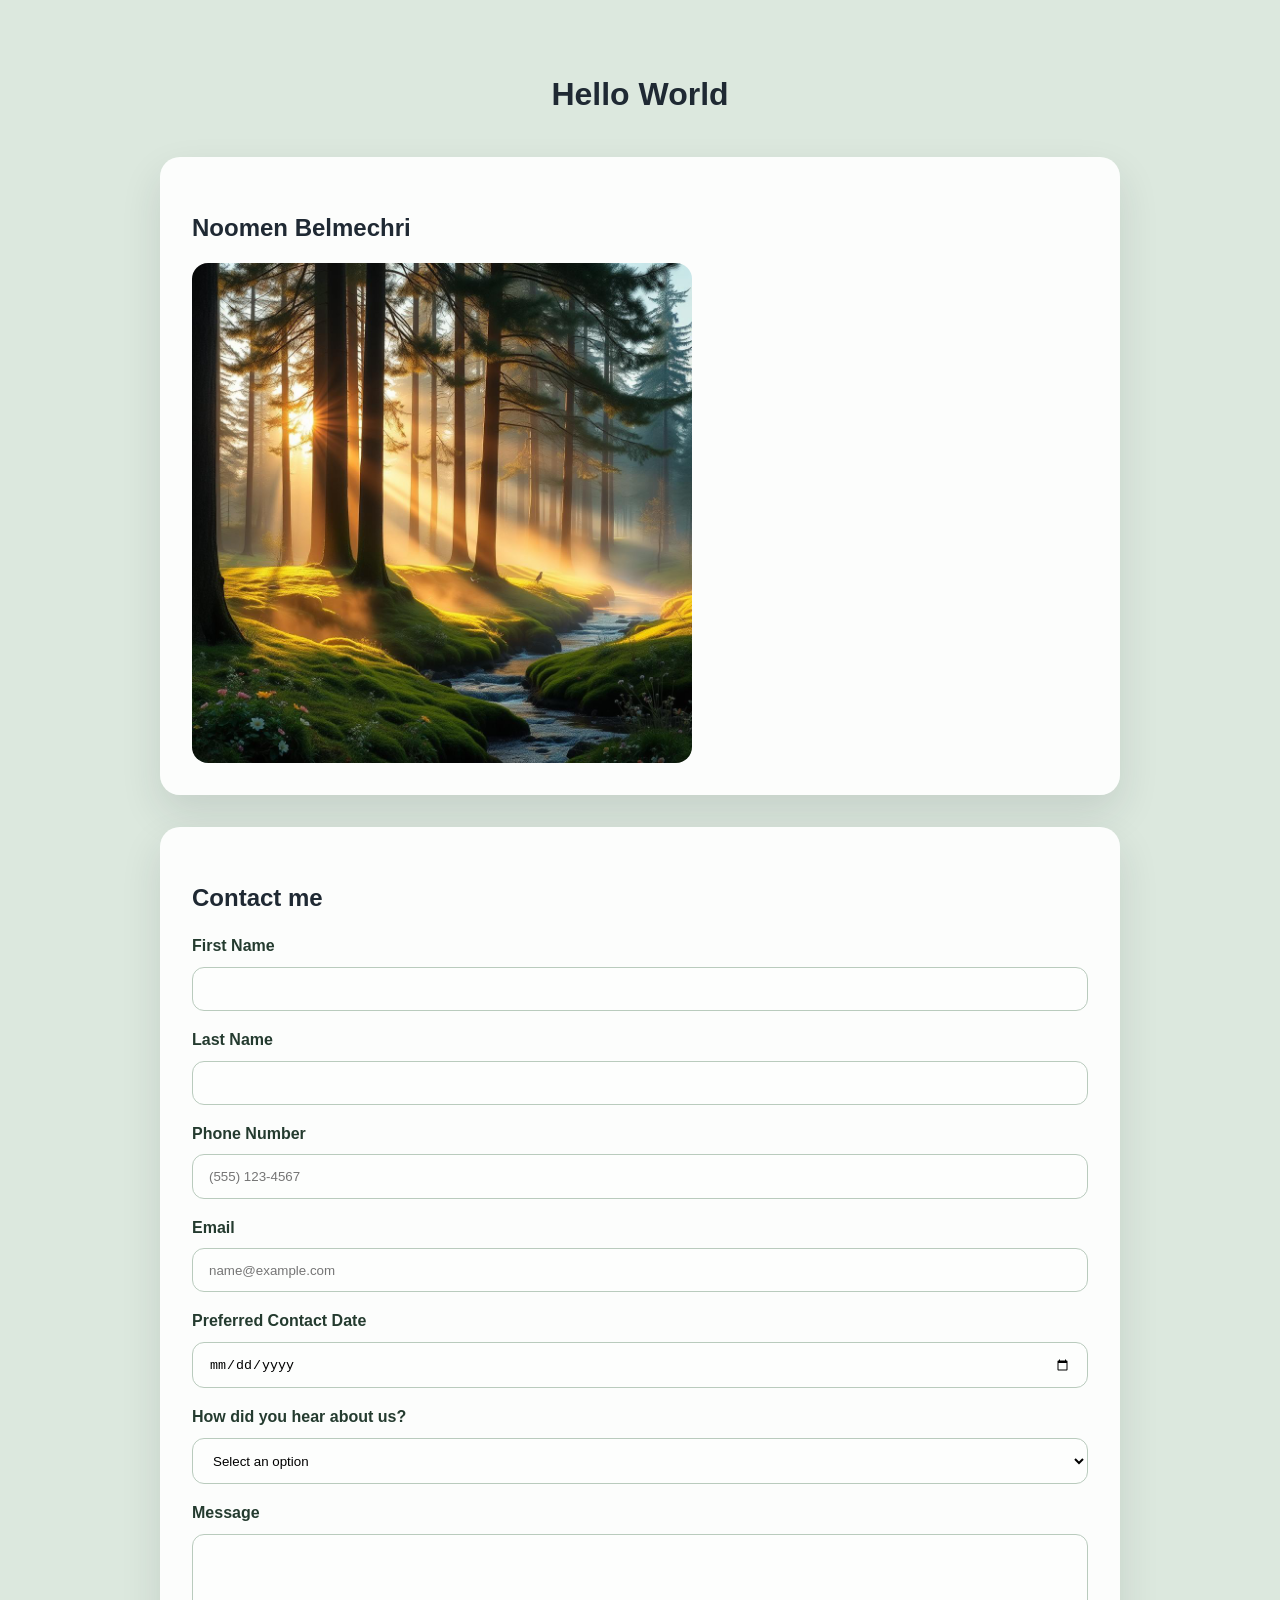
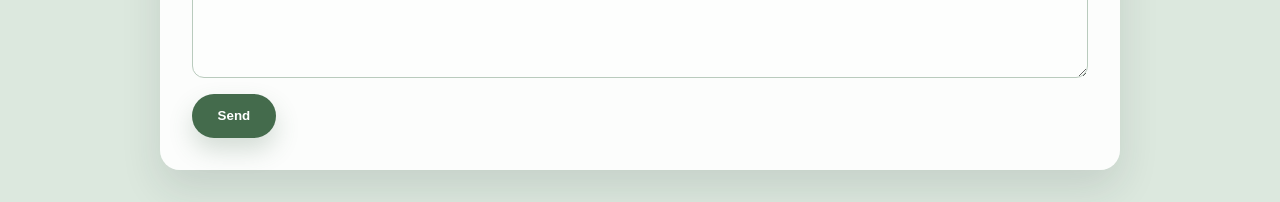
==== index.html @ b378b815 "Based on the hands on lab for session 2: - Updated the html with the proper semantic tags and some a" ====
<!DOCTYPE html>
<html lang="en">
<head>
    <meta charset="UTF-8" />
    <meta name="viewport" content="width=device-width">
    <title>Document</title>
    <link rel="stylesheet" href="styles.css" />
</head>
<body>
    <header>
        <h1>Hello World</h1>
    </header>

    <main>
        <section aria-labelledby="intro-heading">
            <h2 id="intro-heading">Noomen Belmechri</h2>
            <img src="images/forest-sunset.jpg" alt="A forest scene at sunset with warm lighting filtering through the trees" width="500" />
        </section>

        <section aria-labelledby="contact-heading">
            <h2 id="contact-heading">Contact me</h2>
            <form action="#" method="post">
                <div class="form-field">
                    <label for="fname">First Name</label>
                    <input type="text" id="fname" name="fname" required />
                </div>

                <div class="form-field">
                    <label for="lname">Last Name</label>
                    <input type="text" id="lname" name="lname" required />
                </div>

                <div class="form-field">
                    <label for="phone">Phone Number</label>
                    <input type="tel" id="phone" name="phone" inputmode="tel" placeholder="(555) 123-4567" />
                </div>

                <div class="form-field">
                    <label for="email">Email</label>
                    <input type="email" id="email" name="email" placeholder="name@example.com" required />
                </div>

                <div class="form-field">
                    <label for="date">Preferred Contact Date</label>
                    <input type="date" id="date" name="date" required />
                </div>

                <div class="form-field">
                    <label for="referral">How did you hear about us?</label>
                    <select id="referral" name="referral" required>
                        <option value="">Select an option</option>
                        <option value="instagram">Instagram</option>
                        <option value="facebook">Facebook</option>
                        <option value="tiktok">TikTok</option>
                        <option value="youtube">YouTube</option>
                        <option value="linkedin">LinkedIn</option>
                    </select>
                </div>

                <div class="form-field">
                    <label for="message">Message</label>
                    <textarea id="message" name="message" rows="5" required></textarea>
                </div>

                <button type="submit">Send</button>
            </form>
        </section>
    </main>
</body>
</html>
---- styles.css ----
* {
    box-sizing: border-box;
}

body {
    margin: 0;
    font-family: "Segoe UI", Tahoma, Geneva, Verdana, sans-serif;
    line-height: 1.6;
    color: #1f2933;
    background: #dce8de;
}

header,
main {
    width: min(90%, 960px);
    margin: 0 auto;
}

header {
    padding: 3rem 0 1.5rem;
    text-align: center; /* centbered hello world */
}

h1,
h2 {
    margin-bottom: 0.75rem;
}

section { /* each section has a nicely rounded border */
    background-color: rgba(255, 255, 255, 0.92);
    border-radius: 20px;
    padding: 2rem;
    margin-bottom: 2rem;
    box-shadow: 0 18px 40px rgba(31, 41, 51, 0.12);
}

img { /* image is rounded too */
    display: block;
    width: min(100%, 500px);
    height: auto;
    margin-top: 1rem;
    border-radius: 16px;
}

form { /* both the form and the fields use grid display */
    display: grid;
    gap: 1rem;
    margin-top: 1rem;
}

.form-field {
    display: grid;
    gap: 0.5rem;
}

label {
    font-weight: 600;
    color: #243b2f;
}

input,
select,
textarea { /* styling the fields */
    width: 100%;
    padding: 0.85rem 1rem;
    border: 1px solid #b9cbbd;
    border-radius: 12px;
    background-color: #fdfefd;
    transition: border-color 0.2s ease, box-shadow 0.2s ease;
}

input:focus,
select:focus,
textarea:focus {
    outline: none;
    border-color: #5c8a67;
    box-shadow: 0 0 0 4px rgba(92, 138, 103, 0.15);
}

textarea {
    resize: vertical;
    min-height: 9rem;
}

button {
    justify-self: start;
    padding: 0.9rem 1.6rem;
    border: none;
    border-radius: 999px;
    background: #446b4c;
    color: #ffffff;
    font-weight: 700;
    cursor: pointer;
    box-shadow: 0 12px 24px rgba(68, 107, 76, 0.22);
    transition: transform 0.2s ease, box-shadow 0.2s ease;
}

button:hover,
button:focus-visible {
    transform: translateY(-1px);
    box-shadow: 0 16px 28px rgba(68, 107, 76, 0.28);
}

/* Adjust it for small screens */
@media (max-width: 640px) {
    section {
        padding: 1.5rem;
    }

    button {
        width: 100%;
        justify-self: stretch;
    }
}
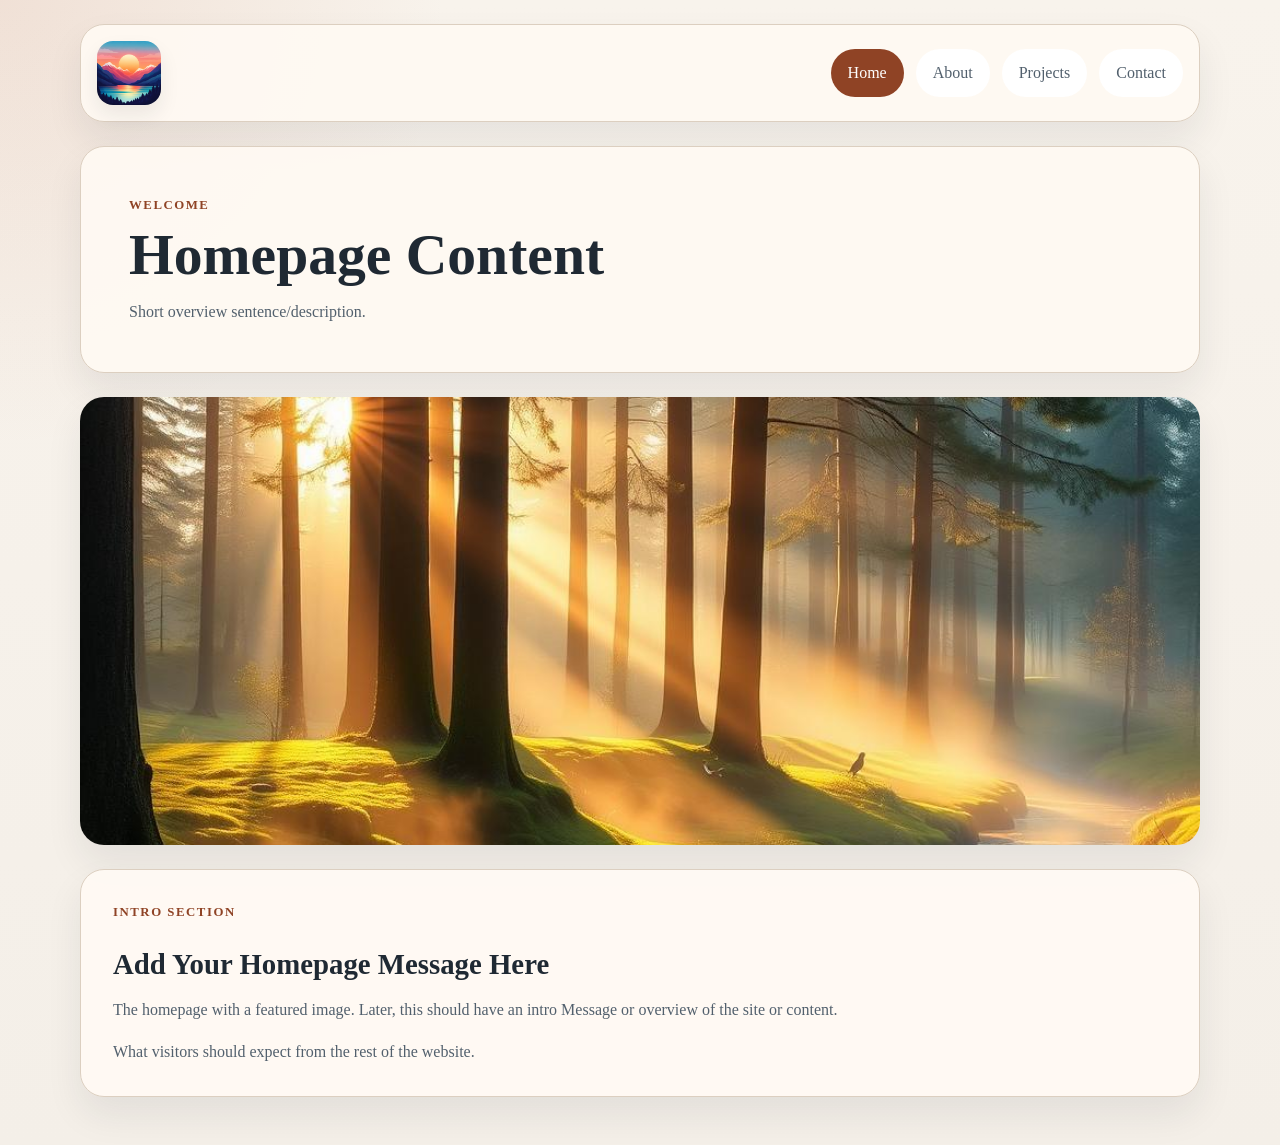
==== commit 92b96de5: "Minor tweaks to the homepage." ====
--- a/index.html
+++ b/index.html
@@ -2,68 +2,55 @@
 <html lang="en">
 <head>
     <meta charset="UTF-8" />
-    <meta name="viewport" content="width=device-width">
-    <title>Document</title>
+    <meta name="viewport" content="width=device-width, initial-scale=1.0" />
+    <title>Noomen Belmechri | UI Component Assignment</title>
     <link rel="stylesheet" href="styles.css" />
 </head>
 <body>
-    <header>
-        <h1>Hello World</h1>
+    <header class="site-header">
+        <nav class="site-nav" aria-label="Primary">
+            <a class="site-logo" href="index.html">
+                <img class="site-logo-image" src="./images/logo.png" alt="Noomen Belmechri logo" />
+            </a>
+
+            <ul class="nav-list">
+                <li><a class="nav-link nav-link-current" href="index.html" aria-current="page">Home</a></li>
+                <li><a class="nav-link" href="about.html">About</a></li>
+                <li><a class="nav-link" href="projects.html">Projects</a></li>
+                <li><a class="nav-link" href="contact.html">Contact</a></li>
+            </ul>
+        </nav>
     </header>
 
-    <main>
-        <section aria-labelledby="intro-heading">
-            <h2 id="intro-heading">Noomen Belmechri</h2>
-            <img src="images/forest-sunset.jpg" alt="A forest scene at sunset with warm lighting filtering through the trees" width="500" />
+    <main class="page-content">
+        <section class="hero-section" aria-labelledby="hero-title">
+            <p class="eyebrow">Welcome</p>
+            <h1 id="hero-title">Homepage Content</h1>
+            <p>
+                Short overview sentence/description.
+            </p>
         </section>
 
-        <section aria-labelledby="contact-heading">
-            <h2 id="contact-heading">Contact me</h2>
-            <form action="#" method="post">
-                <div class="form-field">
-                    <label for="fname">First Name</label>
-                    <input type="text" id="fname" name="fname" required />
-                </div>
+        <section class="home-feature" aria-labelledby="home-feature-title">
+            <div class="home-feature-media">
+                <img
+                    class="home-feature-image"
+                    src="./images/forest-sunset.jpg"
+                    alt="A forest scene at sunset with golden light shining through the trees"
+                />
+            </div>
 
-                <div class="form-field">
-                    <label for="lname">Last Name</label>
-                    <input type="text" id="lname" name="lname" required />
-                </div>
-
-                <div class="form-field">
-                    <label for="phone">Phone Number</label>
-                    <input type="tel" id="phone" name="phone" inputmode="tel" placeholder="(555) 123-4567" />
-                </div>
-
-                <div class="form-field">
-                    <label for="email">Email</label>
-                    <input type="email" id="email" name="email" placeholder="name@example.com" required />
-                </div>
-
-                <div class="form-field">
-                    <label for="date">Preferred Contact Date</label>
-                    <input type="date" id="date" name="date" required />
-                </div>
-
-                <div class="form-field">
-                    <label for="referral">How did you hear about us?</label>
-                    <select id="referral" name="referral" required>
-                        <option value="">Select an option</option>
-                        <option value="instagram">Instagram</option>
-                        <option value="facebook">Facebook</option>
-                        <option value="tiktok">TikTok</option>
-                        <option value="youtube">YouTube</option>
-                        <option value="linkedin">LinkedIn</option>
-                    </select>
-                </div>
-
-                <div class="form-field">
-                    <label for="message">Message</label>
-                    <textarea id="message" name="message" rows="5" required></textarea>
-                </div>
-
-                <button type="submit">Send</button>
-            </form>
+            <div class="home-feature-content">
+                <p class="eyebrow">Intro Section</p>
+                <h2 id="home-feature-title">Add Your Homepage Message Here</h2>
+                <p>
+                    The homepage with a featured image. Later, this should have an intro Message 
+                    or overview of the site or content.
+                </p>
+                <p>
+                    What visitors should expect from the rest of the website.
+                </p>
+            </div>
         </section>
     </main>
 </body>
--- a/styles.css
+++ b/styles.css
@@ -1,114 +1,417 @@
+/* classic sizing calculations include padding and borders */
 * {
     box-sizing: border-box;
 }
 
+/* variables */
+:root {
+    --page-bg: #f4efe8;
+    --surface: #fffaf4;
+    --surface-strong: #ffffff;
+    --text-main: #1f2933;
+    --text-soft: #52606d;
+    --border-soft: #dccfc0;
+    --accent: #b85c38;
+    --accent-dark: #8f4325;
+    --shadow-soft: 0 18px 36px rgba(31, 41, 51, 0.08);
+}
+
+/* default page font etc */
 body {
     margin: 0;
-    font-family: "Segoe UI", Tahoma, Geneva, Verdana, sans-serif;
+    font-family: Georgia, "Times New Roman", serif;
     line-height: 1.6;
-    color: #1f2933;
-    background: #dce8de;
-}
-
-header,
-main {
-    width: min(90%, 960px);
+    color: var(--text-main);
+    background:
+        radial-gradient(circle at top left, rgba(184, 92, 56, 0.12), transparent 28rem),
+        linear-gradient(180deg, #f8f3ec 0%, var(--page-bg) 100%);
+}
+
+a {
+    color: inherit;
+    text-decoration: none;
+}
+
+/* keeps the header and main content centered similarly */
+.site-header,
+.page-content {
+    width: min(100% - 2rem, 70rem);
     margin: 0 auto;
 }
 
-header {
-    padding: 3rem 0 1.5rem;
-    text-align: center; /* centbered hello world */
-}
-
-h1,
-h2 {
-    margin-bottom: 0.75rem;
-}
-
-section { /* each section has a nicely rounded border */
-    background-color: rgba(255, 255, 255, 0.92);
-    border-radius: 20px;
-    padding: 2rem;
-    margin-bottom: 2rem;
-    box-shadow: 0 18px 40px rgba(31, 41, 51, 0.12);
-}
-
-img { /* image is rounded too */
+.site-header {
+    padding: 1rem 0 0;
+}
+
+/* styles the navigation container with flexbox */
+.site-nav {
+    display: flex;
+    flex-direction: column;
+    gap: 1rem;
+    padding: 1rem;
+    border: 1px solid var(--border-soft);
+    border-radius: 1.5rem;
+    background-color: rgba(255, 250, 244, 0.92);
+    box-shadow: var(--shadow-soft);
+}
+
+/* logo aligned inside the nav */
+.site-logo {
+    display: inline-flex;
+    align-items: center;
+}
+
+/* logo image size and style */
+.site-logo-image {
     display: block;
-    width: min(100%, 500px);
+    width: 4rem;
     height: auto;
-    margin-top: 1rem;
-    border-radius: 16px;
-}
-
-form { /* both the form and the fields use grid display */
+    border-radius: 1rem;
+    background-color: var(--surface-strong);
+    box-shadow: 0 10px 20px rgba(31, 41, 51, 0.08);
+}
+
+/* lays out the nav links in a wrapping flex row */
+.nav-list {
+    display: flex;
+    flex-wrap: wrap;
+    gap: 0.75rem;
+    margin: 0;
+    padding: 0;
+    list-style: none;
+}
+
+/* pill style for nav links */
+.nav-link {
+    display: inline-block;
+    padding: 0.65rem 1rem;
+    border: 1px solid transparent;
+    border-radius: 999px;
+    color: var(--text-soft);
+    background-color: var(--surface-strong);
+    transition: background-color 0.2s ease, color 0.2s ease, transform 0.2s ease;
+}
+
+/* adds hover and keyboard focus styles to nav links */
+.nav-link:hover,
+.nav-link:focus-visible {
+    color: #ffffff;
+    background-color: var(--accent);
+    transform: translateY(-1px);
+}
+
+/* highlights the link for the current page */
+.nav-link-current {
+    color: #ffffff;
+    background-color: var(--accent-dark);
+}
+
+/* vertical spacing around main page content */
+.page-content {
+    padding: 1.5rem 0 3rem;
+}
+
+/* hero section style */
+.hero-section {
+    padding: 2rem 1.25rem;
+    border: 1px solid var(--border-soft);
+    border-radius: 1.5rem;
+    background-color: rgba(255, 250, 244, 0.92);
+    box-shadow: var(--shadow-soft);
+}
+
+/* hero eyebrow style */
+.eyebrow {
+    margin: 0 0 0.5rem;
+    font-size: 0.8rem;
+    font-weight: 700;
+    letter-spacing: 0.12em;
+    text-transform: uppercase;
+    color: var(--accent-dark);
+}
+
+/* h1 styling */
+h1 {
+    margin: 0 0 0.75rem;
+    font-size: clamp(2rem, 7vw, 3.6rem);
+    line-height: 1.1;
+}
+
+/* default p style */
+p {
+    margin: 0;
+    max-width: 100ch;
+    color: var(--text-soft);
+}
+
+/* custom manual space */
+.project-showcase {
+    margin-top: 1.5rem;
+}
+
+/* space above the homepage feature section */
+.home-feature {
+    display: grid;
+    gap: 1.5rem;
+    margin-top: 1.5rem;
+}
+
+/* homepage image block */
+.home-feature-media {
+    overflow: hidden;
+    border-radius: 1.5rem;
+    box-shadow: var(--shadow-soft);
+}
+
+/* homepage feature image style */
+.home-feature-image {
+    display: block;
+    width: 100%;
+    height: clamp(16rem, 45vw, 28rem);
+    object-fit: cover;
+}
+
+/* homepage text content panel style */
+.home-feature-content {
     display: grid;
     gap: 1rem;
-    margin-top: 1rem;
-}
-
+    padding: 1.5rem;
+    border: 1px solid var(--border-soft);
+    border-radius: 1.5rem;
+    background-color: rgba(255, 250, 244, 0.96);
+    box-shadow: var(--shadow-soft);
+}
+
+/* secondary heading in content sections style */
+.home-feature-content h2 {
+    margin: 0;
+    font-size: 1.8rem;
+    line-height: 1.2;
+}
+
+/* space above the contact form section */
+.contact-section {
+    margin-top: 1.5rem;
+}
+
+/* the form container is a grid */
+.contact-form {
+    display: grid;
+    gap: 1rem;
+    padding: 1.5rem;
+    border: 1px solid var(--border-soft);
+    border-radius: 1.5rem;
+    background-color: rgba(255, 250, 244, 0.96);
+    box-shadow: var(--shadow-soft);
+}
+
+/* form heading style */
+.contact-form h2 {
+    margin: 0 0 0.25rem;
+    font-size: 1.6rem;
+    line-height: 1.2;
+}
+
+/* label and form field contianers are grids themselves */
 .form-field {
     display: grid;
-    gap: 0.5rem;
-}
-
-label {
-    font-weight: 600;
-    color: #243b2f;
-}
-
-input,
-select,
-textarea { /* styling the fields */
+    gap: 0.45rem;
+}
+
+/* form labels style */
+.form-field label {
+    font-weight: 700;
+    color: var(--text-main);
+}
+
+/* shared form field style */
+.form-field input,
+.form-field select,
+.form-field textarea {
     width: 100%;
     padding: 0.85rem 1rem;
-    border: 1px solid #b9cbbd;
-    border-radius: 12px;
-    background-color: #fdfefd;
-    transition: border-color 0.2s ease, box-shadow 0.2s ease;
-}
-
-input:focus,
-select:focus,
-textarea:focus {
+    border: 1px solid var(--border-soft);
+    border-radius: 1rem;
+    font: inherit;
+    color: var(--text-main);
+    background-color: var(--surface-strong);
+    transition: border-color 0.2s ease, box-shadow 0.2s ease, background-color 0.2s ease;
+}
+
+/* textarea grow only vertically */
+.form-field textarea {
+    resize: vertical;
+    min-height: 10rem;
+}
+
+/* keyboard focus style on form fields */
+.form-field input:focus,
+.form-field select:focus,
+.form-field textarea:focus {
     outline: none;
-    border-color: #5c8a67;
-    box-shadow: 0 0 0 4px rgba(92, 138, 103, 0.15);
-}
-
-textarea {
-    resize: vertical;
-    min-height: 9rem;
-}
-
-button {
+    border-color: var(--accent);
+    box-shadow: 0 0 0 4px rgba(184, 92, 56, 0.18);
+    background-color: #fffdf9;
+}
+
+/* submit button style */
+.form-button {
     justify-self: start;
-    padding: 0.9rem 1.6rem;
-    border: none;
+    min-height: 2.9rem;
+    padding: 0.8rem 1.25rem;
+    border: 0;
     border-radius: 999px;
-    background: #446b4c;
+    font: inherit;
+    font-weight: 700;
+    color: #ffffff;
+    background-color: var(--accent-dark);
+    cursor: pointer;
+    transition: background-color 0.2s ease, transform 0.2s ease;
+}
+
+/* hover and focus styles for submit button */
+.form-button:hover,
+.form-button:focus-visible {
+    background-color: var(--accent);
+    transform: translateY(-1px);
+}
+
+/* main project card layout and container style */
+.project-card {
+    display: grid;
+    grid-template-rows: auto 1fr;
+    overflow: hidden;
+    border: 1px solid var(--border-soft);
+    border-radius: 1.5rem;
+    background-color: rgba(255, 250, 244, 0.96);
+    box-shadow: 0 14px 30px rgba(31, 41, 51, 0.1);
+    transition: transform 0.25s ease, box-shadow 0.25s ease;
+}
+
+/* vertical shift effect of the card on hover */
+.project-card:hover {
+    transform: translateY(-6px);
+    box-shadow: 0 22px 42px rgba(31, 41, 51, 0.14);
+}
+
+/* creates a grid area inside the proj card so a "Web Design" project category badge appears on top of the image */
+.project-card-media {
+    display: grid;
+    grid-template-columns: 1fr;
+    grid-template-rows: 1fr;
+    align-items: start;
+}
+
+/* project image fills the card media area */
+.project-card-image {
+    grid-area: 1 / 1;
+    display: block;
+    width: 100%;
+    height: 16rem;
+    object-fit: cover;
+}
+
+/* styles the project category badge */
+.project-badge {
+    grid-area: 1 / 1;
+    align-self: start;
+    justify-self: start;
+    margin: 1rem;
+    padding: 0.45rem 0.8rem;
+    border-radius: 999px;
+    background-color: rgba(255, 250, 244, 0.92);
+    color: var(--accent-dark);
+    font-size: 0.8rem;
+    font-weight: 700;
+    letter-spacing: 0.08em;
+    text-transform: uppercase;
+}
+
+/* organizes the card content area, the text and button area with grid */
+.project-card-content {
+    display: grid;
+    grid-template-rows: auto auto 1fr;
+    gap: 1rem;
+    padding: 1.5rem;
+}
+
+/* project card heading style */
+.project-card-content h2 {
+    margin: 0;
+    font-size: 1.6rem;
+    line-height: 1.2;
+}
+
+/* styles the project button */
+.project-button {
+    align-self: end;
+    justify-self: start;
+    display: inline-flex;
+    align-items: center;
+    justify-content: center;
+    min-height: 2.9rem;
+    padding: 0.8rem 1.2rem;
+    border-radius: 999px;
+    background-color: var(--accent-dark);
     color: #ffffff;
     font-weight: 700;
-    cursor: pointer;
-    box-shadow: 0 12px 24px rgba(68, 107, 76, 0.22);
-    transition: transform 0.2s ease, box-shadow 0.2s ease;
-}
-
-button:hover,
-button:focus-visible {
+    transition: background-color 0.2s ease, transform 0.2s ease;
+}
+
+/* add hover and focus to button */
+.project-button:hover,
+.project-button:focus-visible {
+    background-color: var(--accent);
     transform: translateY(-1px);
-    box-shadow: 0 16px 28px rgba(68, 107, 76, 0.28);
-}
-
-/* Adjust it for small screens */
-@media (max-width: 640px) {
-    section {
-        padding: 1.5rem;
-    }
-
-    button {
-        width: 100%;
-        justify-self: stretch;
-    }
-}
+}
+
+/* applies layout changes for wider screens */
+@media (min-width: 700px) {
+    /* adds space above the header */
+    .site-header {
+        padding-top: 1.5rem;
+    }
+
+    /* change the logo and nav flex for larger screens */
+    .site-nav {
+        flex-direction: row;
+        align-items: center;
+        justify-content: space-between;
+    }
+
+    /* links go right on larger screens */
+    .nav-list {
+        justify-content: flex-end;
+    }
+
+    /* increases hero section padding */
+    .hero-section {
+        padding: 3rem;
+    }
+
+    /* gives the homepage content panel more padding */
+    .home-feature-content {
+        padding: 2rem;
+    }
+
+    /* project card becomes two columns */
+    .project-card {
+        grid-template-columns: minmax(18rem, 1.1fr) minmax(20rem, 1fr);
+        grid-template-rows: auto;
+    }
+
+    /* project image stretches */
+    .project-card-image {
+        height: 100%;
+        min-height: 100%;
+    }
+
+    .project-card-content {
+        padding: 2rem;
+    }
+
+    /* contact form more padding */
+    .contact-form {
+        padding: 2rem;
+    }
+}
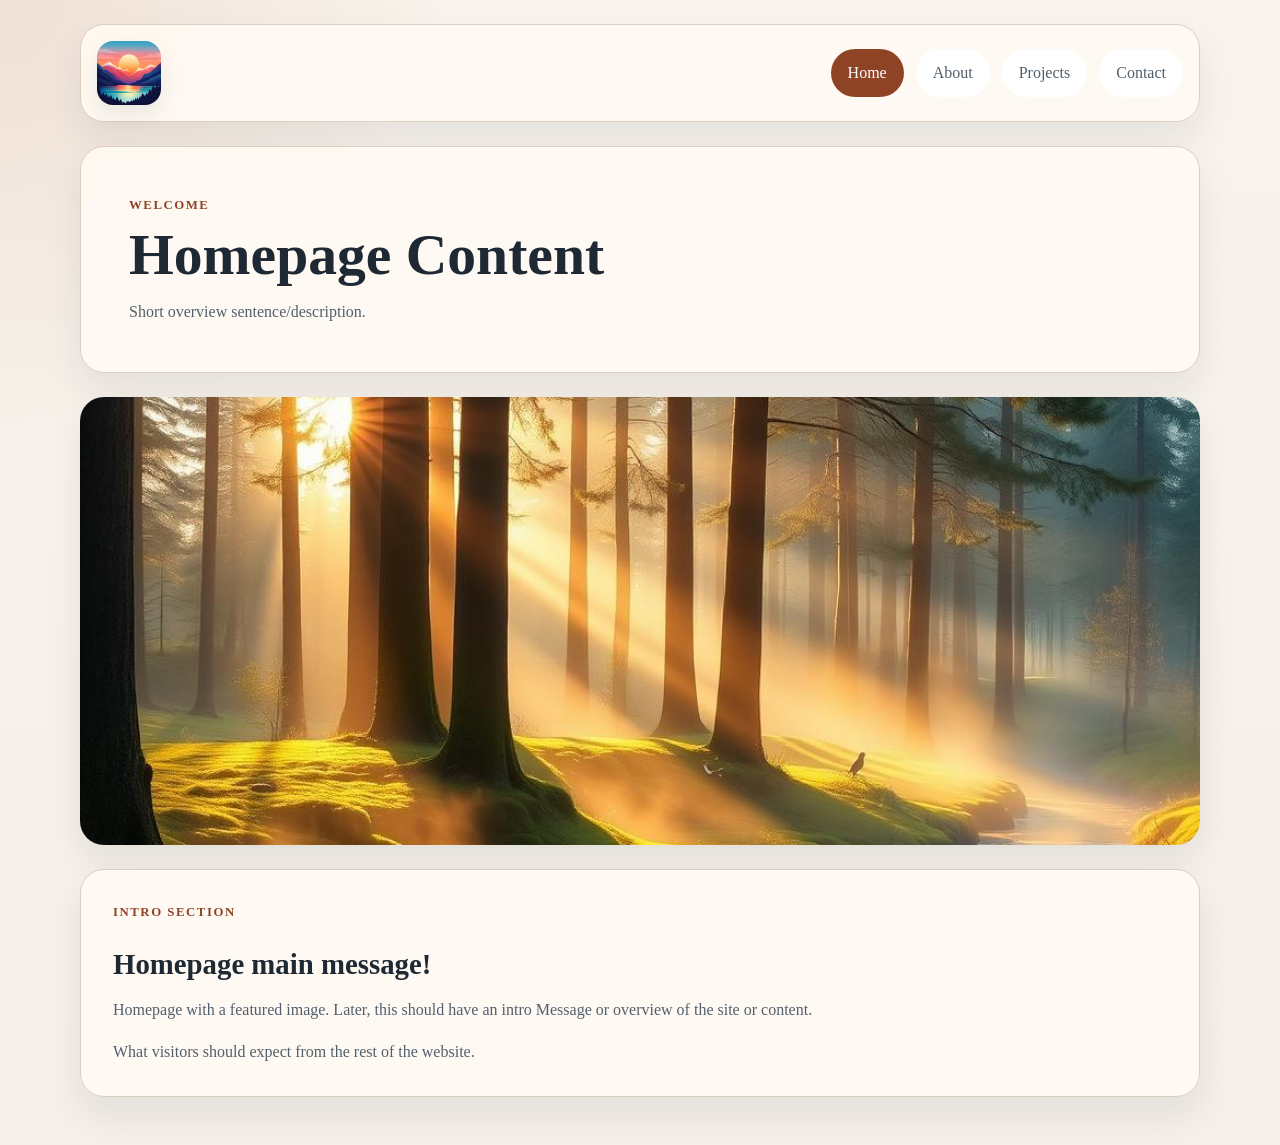
==== commit ba618649: "Minor tweaks to the homepage." ====
--- a/index.html
+++ b/index.html
@@ -42,9 +42,9 @@
 
             <div class="home-feature-content">
                 <p class="eyebrow">Intro Section</p>
-                <h2 id="home-feature-title">Add Your Homepage Message Here</h2>
+                <h2 id="home-feature-title">Homepage main message!</h2>
                 <p>
-                    The homepage with a featured image. Later, this should have an intro Message 
+                    Homepage with a featured image. Later, this should have an intro Message 
                     or overview of the site or content.
                 </p>
                 <p>
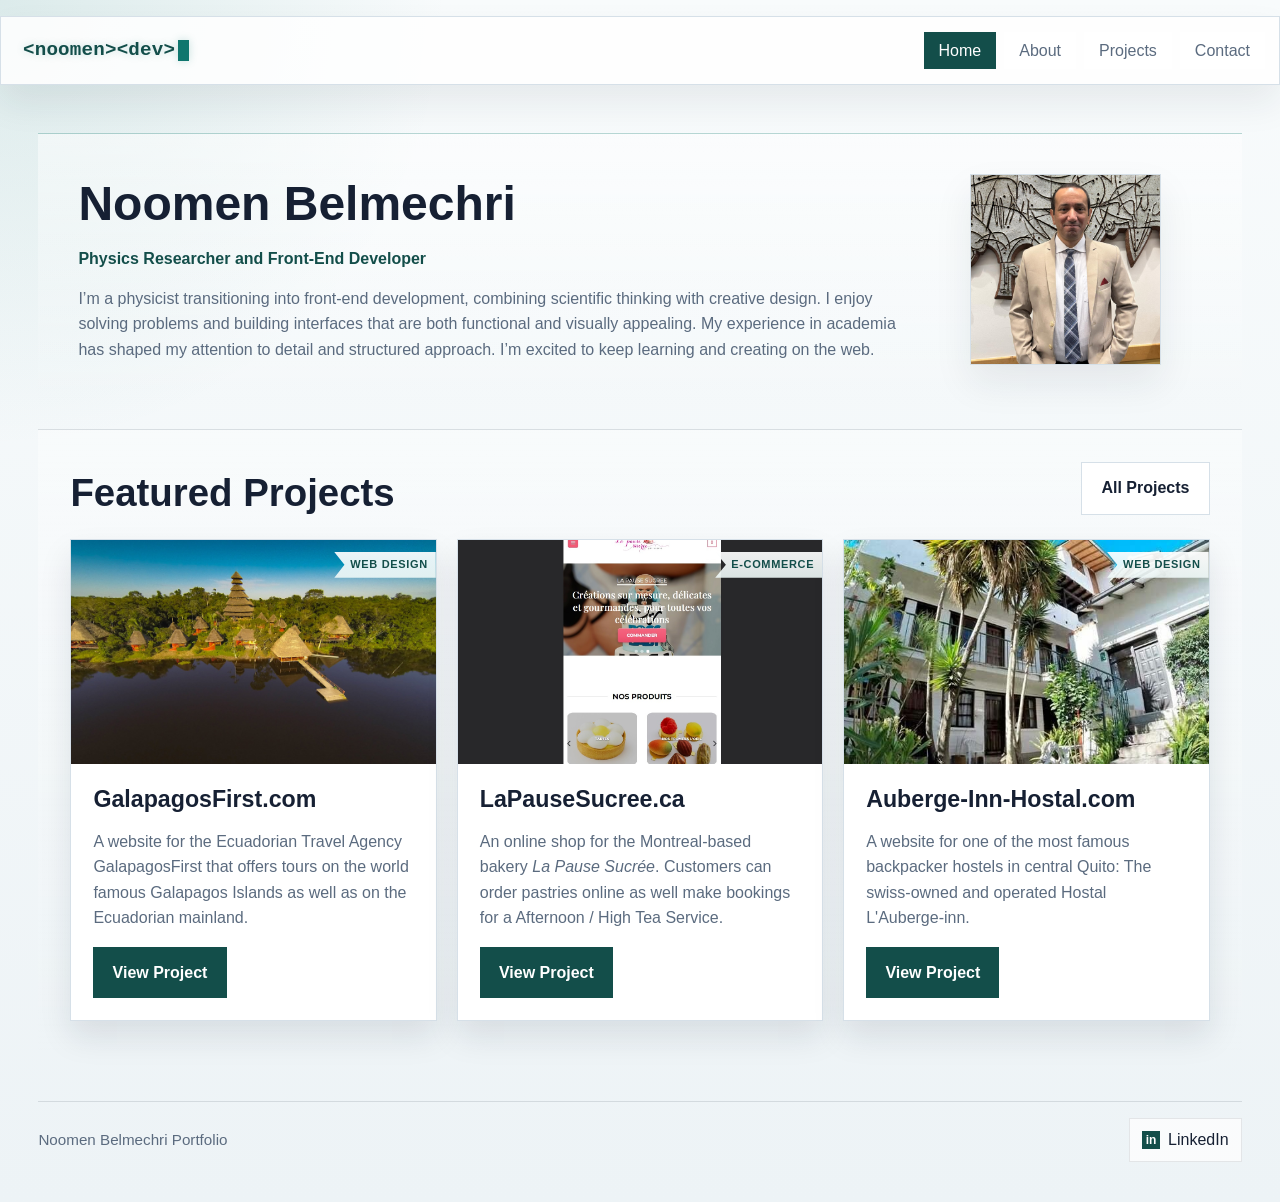
==== commit 2d543933: "Re-aligned the project closer to assignment requirements. Redesigned the shared layout to a full wid" ====
--- a/index.html
+++ b/index.html
@@ -10,7 +10,9 @@
     <header class="site-header">
         <nav class="site-nav" aria-label="Primary">
             <a class="site-logo" href="index.html">
-                <img class="site-logo-image" src="./images/logo.png" alt="Noomen Belmechri logo" />
+                <span class="site-logo-mark" aria-label="noomen dot dev">
+                    &lt;noomen&gt;&lt;dev&gt;<span class="site-logo-cursor" aria-hidden="true"></span>
+                </span>
             </a>
 
             <ul class="nav-list">
@@ -23,35 +25,103 @@
     </header>
 
     <main class="page-content">
-        <section class="hero-section" aria-labelledby="hero-title">
-            <p class="eyebrow">Welcome</p>
-            <h1 id="hero-title">Homepage Content</h1>
-            <p>
-                Short overview sentence/description.
-            </p>
+        <section class="hero-section home-hero" aria-labelledby="hero-title">
+            <div class="hero-layout">
+                <div class="hero-copy">
+                    <h1 id="hero-title">Noomen Belmechri</h1>
+                    <p class="hero-role">Physics Researcher and Front-End Developer</p>
+                    <p>
+                        I’m a physicist transitioning into front-end development, combining scientific thinking with creative design. I enjoy solving problems and building interfaces that are both functional and visually appealing. My experience in academia has shaped my attention to detail and structured approach. I’m excited to keep learning and creating on the web.
+                    </p>
+                </div>
+
+                <div class="hero-media">
+                    <img
+                        class="hero-image"
+                        src="./images/noomen-belmechri.jpg"
+                        alt="Noomen Belmechri personal logo"
+                    />
+                </div>
+            </div>
         </section>
 
-        <section class="home-feature" aria-labelledby="home-feature-title">
-            <div class="home-feature-media">
-                <img
-                    class="home-feature-image"
-                    src="./images/forest-sunset.jpg"
-                    alt="A forest scene at sunset with golden light shining through the trees"
-                />
+        <section class="featured-projects" aria-labelledby="featured-projects-title">
+            <div class="section-heading">
+                <div>
+                    <h2 id="featured-projects-title">Featured Projects</h2>
+                </div>
+                <a class="section-link" href="projects.html">All Projects</a>
             </div>
 
-            <div class="home-feature-content">
-                <p class="eyebrow">Intro Section</p>
-                <h2 id="home-feature-title">Homepage main message!</h2>
-                <p>
-                    Homepage with a featured image. Later, this should have an intro Message 
-                    or overview of the site or content.
-                </p>
-                <p>
-                    What visitors should expect from the rest of the website.
-                </p>
+            <div class="project-grid">
+                <article class="project-card">
+                    <div class="project-card-media">
+                        <img
+                            class="project-card-image"
+                            src="./images/galapagosfirst.jpg"
+                            alt="Napo wildlife centre exterior, Ecuador."
+                        />
+                        <p class="project-badge">Web Design</p>
+                    </div>
+
+                    <div class="project-card-content">
+                        <h3>GalapagosFirst.com</h3>
+                        <p>
+                            A website for the Ecuadorian Travel Agency GalapagosFirst that offers tours on the world famous Galapagos Islands as well as on the Ecuadorian mainland.
+                        </p>
+                        <a class="project-button" href="http://www.galapagosfirst.com" target="_blank">View Project</a>
+                    </div>
+                </article>
+
+                <article class="project-card">
+                    <div class="project-card-media">
+                        <img
+                            class="project-card-image"
+                            src="./images/lapausesucree.jpg"
+                            alt="Nav and Hero section of lapausesucree.ca"
+                        />
+                        <p class="project-badge">e-Commerce</p>
+                    </div>
+
+                    <div class="project-card-content">
+                        <h3>LaPauseSucree.ca</h3>
+                        <p>
+                            An online shop for the Montreal-based bakery <em>La Pause Sucrée</em>. Customers can order pastries online as well make bookings for a Afternoon / High Tea Service.
+                        </p>
+                        <a class="project-button" href="http://www.lapausesucree.ca" target="_blank">View Project</a>
+                    </div>
+                </article>
+
+                <article class="project-card">
+                    <div class="project-card-media">
+                        <img
+                            class="project-card-image"
+                            src="./images/aubergeinn.jpg"
+                            alt="Hostal L'Auberge-inn courtyard, Quito, Ecuador."
+                        />
+                        <p class="project-badge">Web Design</p>
+                    </div>
+
+                    <div class="project-card-content">
+                        <h3>Auberge-Inn-Hostal.com</h3>
+                        <p>
+                            A website for one of the most famous backpacker hostels in central Quito: The swiss-owned and operated Hostal L'Auberge-inn.
+                        </p>
+                        <a class="project-button" href="http://www.auberge-inn-hostal.com" target="_blank">View Project</a>
+                    </div>
+                </article>
             </div>
         </section>
     </main>
+
+    <footer class="site-footer">
+        <div class="footer-inner">
+            <p class="footer-copy">Noomen Belmechri Portfolio</p>
+            <a class="footer-link" href="https://www.linkedin.com/in/noomenbm/" aria-label="LinkedIn profile">
+                <span class="footer-icon footer-icon-linkedin-dark" aria-hidden="true">in</span>
+                <span>LinkedIn</span>
+            </a>
+        </div>
+    </footer>
 </body>
 </html>
--- a/styles.css
+++ b/styles.css
@@ -1,30 +1,39 @@
-/* classic sizing calculations include padding and borders */
 * {
     box-sizing: border-box;
 }
 
-/* variables */
 :root {
-    --page-bg: #f4efe8;
-    --surface: #fffaf4;
+    --page-bg: #edf3f6;
+    --surface: rgba(255, 255, 255, 0.86);
     --surface-strong: #ffffff;
-    --text-main: #1f2933;
-    --text-soft: #52606d;
-    --border-soft: #dccfc0;
-    --accent: #b85c38;
-    --accent-dark: #8f4325;
-    --shadow-soft: 0 18px 36px rgba(31, 41, 51, 0.08);
-}
-
-/* default page font etc */
+    --text-main: #162033;
+    --text-soft: #5b6b7f;
+    --border-soft: #d6e0e8;
+    --accent: #0f766e;
+    --accent-dark: #134e4a;
+    --focus-ring: rgba(15, 118, 110, 0.18);
+    --shadow-soft: 0 18px 36px rgba(22, 32, 51, 0.08);
+    --shadow-card: 0 16px 30px rgba(22, 32, 51, 0.1);
+}
+
 body {
     margin: 0;
-    font-family: Georgia, "Times New Roman", serif;
+    /* font-family: "Trebuchet MS", "Gill Sans", "Gill Sans MT", sans-serif; */
+    font-family: 'Inter', sans-serif;
     line-height: 1.6;
     color: var(--text-main);
+    min-height: 100vh;
+    display: flex;
+    flex-direction: column;
     background:
-        radial-gradient(circle at top left, rgba(184, 92, 56, 0.12), transparent 28rem),
-        linear-gradient(180deg, #f8f3ec 0%, var(--page-bg) 100%);
+        radial-gradient(circle at top left, rgba(15, 118, 110, 0.12), transparent 28rem),
+        linear-gradient(180deg, #f8fbfc 0%, var(--page-bg) 100%);
+}
+
+.site-header,
+.site-footer {
+    width: 100%;
+    padding-inline: clamp(1rem, 3vw, 2.5rem);
 }
 
 a {
@@ -32,67 +41,90 @@
     text-decoration: none;
 }
 
-/* keeps the header and main content centered similarly */
-.site-header,
+img {
+    max-width: 100%;
+}
+
+h1,
+h2,
+h3 {
+    margin: 0;
+    line-height: 1.15;
+}
+
+p {
+    margin: 0;
+    color: var(--text-soft);
+}
+
+.site-header {
+    padding: 0;
+}
+
 .page-content {
-    width: min(100% - 2rem, 70rem);
-    margin: 0 auto;
-}
-
-.site-header {
-    padding: 1rem 0 0;
-}
-
-/* styles the navigation container with flexbox */
+    width: 100%;
+    margin: 0;
+    padding: 1.5rem clamp(1rem, 3vw, 2.5rem) 3rem;
+    flex: 1;
+}
+
 .site-nav {
     display: flex;
     flex-direction: column;
-    gap: 1rem;
-    padding: 1rem;
+    gap: 0.75rem;
+    padding: 0.75rem 0.875rem;
     border: 1px solid var(--border-soft);
-    border-radius: 1.5rem;
-    background-color: rgba(255, 250, 244, 0.92);
+    background-color: var(--surface);
     box-shadow: var(--shadow-soft);
 }
 
-/* logo aligned inside the nav */
 .site-logo {
     display: inline-flex;
     align-items: center;
 }
 
-/* logo image size and style */
-.site-logo-image {
-    display: block;
-    width: 4rem;
-    height: auto;
-    border-radius: 1rem;
-    background-color: var(--surface-strong);
-    box-shadow: 0 10px 20px rgba(31, 41, 51, 0.08);
-}
-
-/* lays out the nav links in a wrapping flex row */
+.site-logo-mark {
+    display: inline-flex;
+    align-items: center;
+    min-height: 2.5rem;
+    padding: 0.375rem 0.5rem;
+    color: var(--accent-dark);
+    font-family: Consolas, "Courier New", monospace;
+    font-size: 1.1rem;
+    font-weight: 700;
+    letter-spacing: 0.01em;
+    text-shadow: 0 0 8px rgba(15, 118, 110, 0.22);
+}
+
+.site-logo-cursor {
+    display: inline-block;
+    width: 0.58em;
+    height: 1.1em;
+    margin: 0 0.08em 0 0.14em;
+    background-color: var(--accent);
+    box-shadow: 0 0 8px rgba(15, 118, 110, 0.22);
+    animation: logo-cursor-blink 1.05s steps(1, end) infinite;
+}
+
 .nav-list {
     display: flex;
     flex-wrap: wrap;
-    gap: 0.75rem;
+    gap: 0.5rem;
     margin: 0;
     padding: 0;
     list-style: none;
 }
 
-/* pill style for nav links */
 .nav-link {
     display: inline-block;
-    padding: 0.65rem 1rem;
+    padding: 0.5rem 0.875rem;
     border: 1px solid transparent;
-    border-radius: 999px;
+    line-height: 1.2;
     color: var(--text-soft);
     background-color: var(--surface-strong);
     transition: background-color 0.2s ease, color 0.2s ease, transform 0.2s ease;
 }
 
-/* adds hover and keyboard focus styles to nav links */
 .nav-link:hover,
 .nav-link:focus-visible {
     color: #ffffff;
@@ -100,318 +132,376 @@
     transform: translateY(-1px);
 }
 
-/* highlights the link for the current page */
 .nav-link-current {
     color: #ffffff;
     background-color: var(--accent-dark);
 }
 
-/* vertical spacing around main page content */
-.page-content {
-    padding: 1.5rem 0 3rem;
-}
-
-/* hero section style */
 .hero-section {
-    padding: 2rem 1.25rem;
+    display: grid;
+    gap: 1rem;
+    padding: 1.5rem;
+    border-top: 1px solid rgba(15, 118, 110, 0.28);
+    background:
+        linear-gradient(180deg, rgba(255, 255, 255, 0.5) 0%, rgba(255, 255, 255, 0) 100%);
+}
+
+.hero-section,
+.featured-projects,
+.project-showcase,
+.contact-section {
+    margin-top: 1.5rem;
+}
+
+.home-hero {
+    padding: 1.5rem;
+}
+
+.hero-layout {
+    display: grid;
+    gap: 1.5rem;
+    align-items: center;
+}
+
+.hero-copy {
+    display: grid;
+    gap: 0.9rem;
+}
+
+h1 {
+    font-size: clamp(2.0rem, 4vw, 3.0rem);
+}
+
+.hero-role {
+    font-size: 1rem;
+    font-weight: 700;
+    color: var(--accent-dark);
+}
+
+.hero-media {
+    justify-self: center;
+    
+    width: min(100%, 20rem);
+}
+
+.hero-image {
+    display: block;
+    aspect-ratio: 1 / 1;
+    width: 70%;
+    margin: auto;
+    object-fit: cover;
     border: 1px solid var(--border-soft);
-    border-radius: 1.5rem;
-    background-color: rgba(255, 250, 244, 0.92);
+    background-color: var(--surface-strong);
     box-shadow: var(--shadow-soft);
 }
 
-/* hero eyebrow style */
-.eyebrow {
-    margin: 0 0 0.5rem;
-    font-size: 0.8rem;
+.featured-projects {
+    padding: 1.5rem;
+    border-top: 1px solid rgba(22, 32, 51, 0.12);
+    background:
+        linear-gradient(180deg, rgba(255, 255, 255, 0.4) 0%, rgba(255, 255, 255, 0) 100%);
+}
+
+.contact-form {
+    border: 1px solid var(--border-soft);
+    background-color: rgba(255, 255, 255, 0.82);
+    box-shadow: var(--shadow-soft);
+}
+
+.site-footer {
+    padding-bottom: 1.5rem;
+}
+
+.footer-inner {
+    display: flex;
+    flex-direction: column;
+    gap: 0.9rem;
+    padding: 1rem 0;
+    border-top: 1px solid rgba(22, 32, 51, 0.12);
+    color: var(--text-soft);
+}
+
+.footer-copy {
+    font-size: 0.95rem;
+}
+
+.footer-link {
+    display: inline-flex;
+    align-items: center;
+    gap: 0.5rem;
+    width: fit-content;
+    padding: 0.5rem 0.75rem;
+    border: 1px solid rgba(22, 32, 51, 0.1);
+    background-color: rgba(255, 255, 255, 0.72);
+    color: var(--text-main);
+    transition: background-color 0.2s ease, color 0.2s ease, transform 0.2s ease;
+}
+
+.footer-link:hover,
+.footer-link:focus-visible {
+    color: #ffffff;
+    background-color: var(--accent);
+    transform: translateY(-1px);
+}
+
+.footer-icon {
+    display: inline-flex;
+    align-items: center;
+    justify-content: center;
+    width: 1.125rem;
+    height: 1.125rem;
+    font-size: 0.75rem;
+    font-weight: 800;
+    line-height: 1;
+}
+
+.footer-icon-linkedin-dark {
+    background-color: var(--accent-dark);
+    color: #ffffff;
+}
+
+.section-heading {
+    display: grid;
+    gap: 1rem;
+    margin-bottom: 1.5rem;
+}
+
+.section-heading h2,
+.hero-section h2,
+.project-card-content h2,
+.project-card-content h3,
+.contact-form h2 {
+    font-size: clamp(1.7rem, 4vw, 2.4rem);
+}
+
+.section-link,
+.project-button,
+.form-button {
+    display: inline-flex;
+    align-items: center;
+    justify-content: center;
+    min-height: 2.9rem;
+    padding: 0.8rem 1.2rem;
     font-weight: 700;
-    letter-spacing: 0.12em;
-    text-transform: uppercase;
-    color: var(--accent-dark);
-}
-
-/* h1 styling */
-h1 {
-    margin: 0 0 0.75rem;
-    font-size: clamp(2rem, 7vw, 3.6rem);
-    line-height: 1.1;
-}
-
-/* default p style */
-p {
-    margin: 0;
-    max-width: 100ch;
-    color: var(--text-soft);
-}
-
-/* custom manual space */
-.project-showcase {
-    margin-top: 1.5rem;
-}
-
-/* space above the homepage feature section */
-.home-feature {
-    display: grid;
-    gap: 1.5rem;
-    margin-top: 1.5rem;
-}
-
-/* homepage image block */
-.home-feature-media {
+    transition: background-color 0.2s ease, color 0.2s ease, transform 0.2s ease;
+}
+
+.section-link {
+    justify-self: start;
+    border: 1px solid var(--border-soft);
+    background-color: var(--surface-strong);
+    color: var(--text-main);
+}
+
+.section-link:hover,
+.section-link:focus-visible {
+    color: #ffffff;
+    background-color: var(--accent);
+    transform: translateY(-1px);
+}
+
+.project-grid {
+    display: grid;
+    gap: 1.25rem;
+}
+
+.project-card {
+    display: grid;
+    grid-template-rows: auto 1fr;
     overflow: hidden;
-    border-radius: 1.5rem;
-    box-shadow: var(--shadow-soft);
-}
-
-/* homepage feature image style */
-.home-feature-image {
+    border: 1px solid var(--border-soft);
+    background-color: var(--surface-strong);
+    box-shadow: var(--shadow-card);
+    transition: transform 0.25s ease, box-shadow 0.25s ease;
+}
+
+.project-card:hover,
+.project-card:focus-within {
+    transform: translateY(-6px);
+    box-shadow: 0 22px 42px rgba(31, 41, 51, 0.14);
+}
+
+.project-card-media {
+    display: grid;
+    grid-template-columns: 1fr;
+    grid-template-rows: 1fr;
+    align-items: start;
+}
+
+.project-card-image {
+    grid-area: 1 / 1;
     display: block;
     width: 100%;
-    height: clamp(16rem, 45vw, 28rem);
+    height: 14rem;
     object-fit: cover;
 }
 
-/* homepage text content panel style */
-.home-feature-content {
+.project-badge {
+    grid-area: 1 / 1;
+    align-self: start;
+    justify-self: end;
+    max-width: min(11rem, calc(100% - 1.5rem));
+    margin: 0.75rem 0 0 0;
+    padding: 0.375rem 0.5rem 0.375rem 1rem;
+    background: linear-gradient(180deg, rgba(255, 255, 255, 0.92) 0%, rgba(238, 248, 247, 0.9) 100%);
+    color: var(--accent-dark);
+    font-size: 0.6875rem;
+    font-weight: 700;
+    line-height: 1.25;
+    letter-spacing: 0.06em;
+    text-align: right;
+    text-transform: uppercase;
+    box-shadow: 0 8px 18px rgba(22, 32, 51, 0.08);
+    clip-path: polygon(0 0, 100% 0, 100% 100%, 0 100%, 10% 50%);
+}
+
+.project-card-content {
+    display: grid;
+    grid-template-rows: auto 1fr auto;
+    gap: 1rem;
+    padding: 1.375rem;
+}
+
+.project-card-content h2,
+.project-card-content h3 {
+    font-size: 1.45rem;
+}
+
+.project-button,
+.form-button {
+    justify-self: start;
+    border: 0;
+    background-color: var(--accent-dark);
+    color: #ffffff;
+    cursor: pointer;
+}
+
+.project-button:hover,
+.project-button:focus-visible,
+.form-button:hover,
+.form-button:focus-visible {
+    background-color: var(--accent);
+    transform: translateY(-1px);
+}
+
+.contact-form {
     display: grid;
     gap: 1rem;
     padding: 1.5rem;
-    border: 1px solid var(--border-soft);
-    border-radius: 1.5rem;
-    background-color: rgba(255, 250, 244, 0.96);
-    box-shadow: var(--shadow-soft);
-}
-
-/* secondary heading in content sections style */
-.home-feature-content h2 {
-    margin: 0;
-    font-size: 1.8rem;
-    line-height: 1.2;
-}
-
-/* space above the contact form section */
-.contact-section {
-    margin-top: 1.5rem;
-}
-
-/* the form container is a grid */
-.contact-form {
-    display: grid;
-    gap: 1rem;
-    padding: 1.5rem;
-    border: 1px solid var(--border-soft);
-    border-radius: 1.5rem;
-    background-color: rgba(255, 250, 244, 0.96);
-    box-shadow: var(--shadow-soft);
-}
-
-/* form heading style */
-.contact-form h2 {
-    margin: 0 0 0.25rem;
-    font-size: 1.6rem;
-    line-height: 1.2;
-}
-
-/* label and form field contianers are grids themselves */
+}
+
 .form-field {
     display: grid;
     gap: 0.45rem;
 }
 
-/* form labels style */
 .form-field label {
     font-weight: 700;
     color: var(--text-main);
 }
 
-/* shared form field style */
 .form-field input,
 .form-field select,
 .form-field textarea {
     width: 100%;
     padding: 0.85rem 1rem;
     border: 1px solid var(--border-soft);
-    border-radius: 1rem;
     font: inherit;
     color: var(--text-main);
     background-color: var(--surface-strong);
     transition: border-color 0.2s ease, box-shadow 0.2s ease, background-color 0.2s ease;
 }
 
-/* textarea grow only vertically */
 .form-field textarea {
     resize: vertical;
     min-height: 10rem;
 }
 
-/* keyboard focus style on form fields */
 .form-field input:focus,
 .form-field select:focus,
 .form-field textarea:focus {
     outline: none;
     border-color: var(--accent);
-    box-shadow: 0 0 0 4px rgba(184, 92, 56, 0.18);
-    background-color: #fffdf9;
-}
-
-/* submit button style */
-.form-button {
-    justify-self: start;
-    min-height: 2.9rem;
-    padding: 0.8rem 1.25rem;
-    border: 0;
-    border-radius: 999px;
-    font: inherit;
-    font-weight: 700;
-    color: #ffffff;
-    background-color: var(--accent-dark);
-    cursor: pointer;
-    transition: background-color 0.2s ease, transform 0.2s ease;
-}
-
-/* hover and focus styles for submit button */
-.form-button:hover,
-.form-button:focus-visible {
-    background-color: var(--accent);
-    transform: translateY(-1px);
-}
-
-/* main project card layout and container style */
-.project-card {
-    display: grid;
-    grid-template-rows: auto 1fr;
-    overflow: hidden;
-    border: 1px solid var(--border-soft);
-    border-radius: 1.5rem;
-    background-color: rgba(255, 250, 244, 0.96);
-    box-shadow: 0 14px 30px rgba(31, 41, 51, 0.1);
-    transition: transform 0.25s ease, box-shadow 0.25s ease;
-}
-
-/* vertical shift effect of the card on hover */
-.project-card:hover {
-    transform: translateY(-6px);
-    box-shadow: 0 22px 42px rgba(31, 41, 51, 0.14);
-}
-
-/* creates a grid area inside the proj card so a "Web Design" project category badge appears on top of the image */
-.project-card-media {
-    display: grid;
-    grid-template-columns: 1fr;
-    grid-template-rows: 1fr;
-    align-items: start;
-}
-
-/* project image fills the card media area */
-.project-card-image {
-    grid-area: 1 / 1;
-    display: block;
-    width: 100%;
-    height: 16rem;
-    object-fit: cover;
-}
-
-/* styles the project category badge */
-.project-badge {
-    grid-area: 1 / 1;
-    align-self: start;
-    justify-self: start;
-    margin: 1rem;
-    padding: 0.45rem 0.8rem;
-    border-radius: 999px;
-    background-color: rgba(255, 250, 244, 0.92);
-    color: var(--accent-dark);
-    font-size: 0.8rem;
-    font-weight: 700;
-    letter-spacing: 0.08em;
-    text-transform: uppercase;
-}
-
-/* organizes the card content area, the text and button area with grid */
-.project-card-content {
-    display: grid;
-    grid-template-rows: auto auto 1fr;
-    gap: 1rem;
-    padding: 1.5rem;
-}
-
-/* project card heading style */
-.project-card-content h2 {
-    margin: 0;
-    font-size: 1.6rem;
-    line-height: 1.2;
-}
-
-/* styles the project button */
-.project-button {
-    align-self: end;
-    justify-self: start;
-    display: inline-flex;
-    align-items: center;
-    justify-content: center;
-    min-height: 2.9rem;
-    padding: 0.8rem 1.2rem;
-    border-radius: 999px;
-    background-color: var(--accent-dark);
-    color: #ffffff;
-    font-weight: 700;
-    transition: background-color 0.2s ease, transform 0.2s ease;
-}
-
-/* add hover and focus to button */
-.project-button:hover,
-.project-button:focus-visible {
-    background-color: var(--accent);
-    transform: translateY(-1px);
-}
-
-/* applies layout changes for wider screens */
+    box-shadow: 0 0 0 4px var(--focus-ring);
+    background-color: #fcfeff;
+}
+
 @media (min-width: 700px) {
-    /* adds space above the header */
     .site-header {
-        padding-top: 1.5rem;
-    }
-
-    /* change the logo and nav flex for larger screens */
+        padding-top: 1rem;
+    }
+
     .site-nav {
         flex-direction: row;
         align-items: center;
         justify-content: space-between;
     }
 
-    /* links go right on larger screens */
     .nav-list {
         justify-content: flex-end;
     }
 
-    /* increases hero section padding */
+    .site-logo-mark {
+        font-size: 1.2rem;
+    }
+
+    .footer-inner {
+        flex-direction: row;
+        align-items: center;
+        justify-content: space-between;
+    }
+
     .hero-section {
-        padding: 3rem;
-    }
-
-    /* gives the homepage content panel more padding */
-    .home-feature-content {
         padding: 2rem;
     }
 
-    /* project card becomes two columns */
-    .project-card {
-        grid-template-columns: minmax(18rem, 1.1fr) minmax(20rem, 1fr);
-        grid-template-rows: auto;
-    }
-
-    /* project image stretches */
-    .project-card-image {
-        height: 100%;
-        min-height: 100%;
-    }
-
-    .project-card-content {
-        padding: 2rem;
-    }
-
-    /* contact form more padding */
+    .home-hero {
+        padding: 2.5rem;
+    }
+
+    .hero-layout {
+        grid-template-columns: minmax(0, 1.5fr) minmax(16rem, 0.5fr);
+        gap: 2rem;
+    }
+
+    .hero-media {
+        justify-self: end;
+        width: min(100%, 24rem);
+    }
+
+    .featured-projects,
     .contact-form {
         padding: 2rem;
     }
-}
+
+    .section-heading {
+        grid-template-columns: 1fr auto;
+        align-items: end;
+    }
+
+    .section-link {
+        justify-self: end;
+    }
+
+    .project-grid {
+        grid-template-columns: repeat(2, minmax(0, 1fr));
+    }
+}
+
+@keyframes logo-cursor-blink {
+    0%,
+    49% {
+        opacity: 1;
+    }
+
+    50%,
+    100% {
+        opacity: 0;
+    }
+}
+
+@media (min-width: 980px) {
+    .project-grid {
+        grid-template-columns: repeat(3, minmax(0, 1fr));
+    }
+}
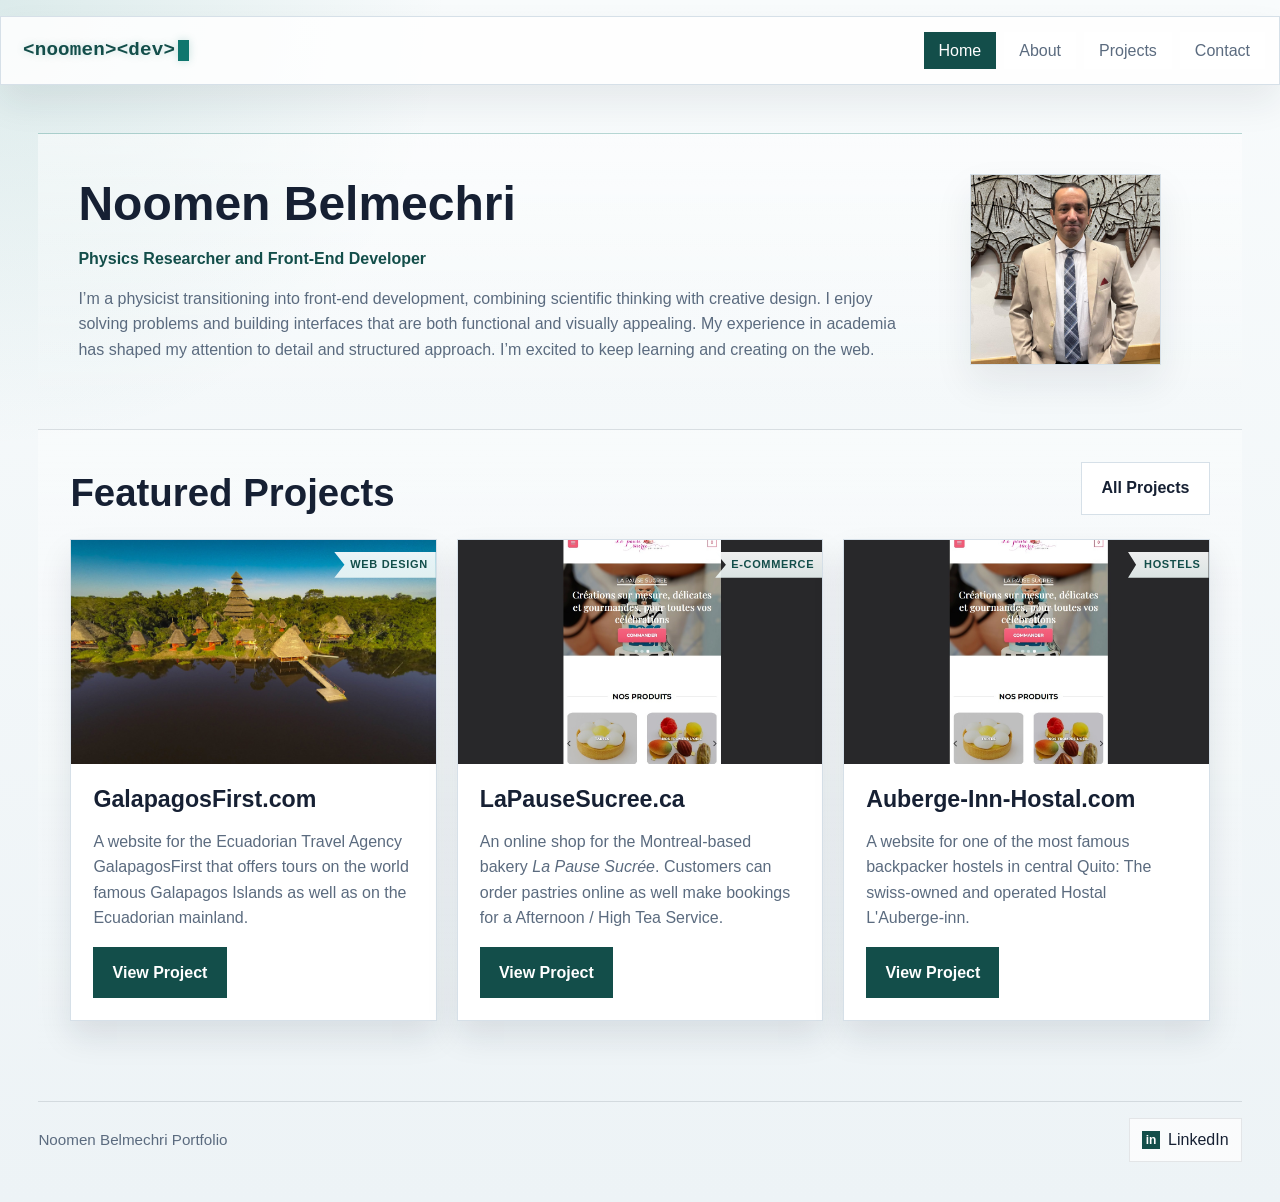
==== commit 19b92244: "Added a script.js In the script I create variables/functions: - projectGrid 	A constant that holds a" ====
--- a/index.html
+++ b/index.html
@@ -53,15 +53,17 @@
                 <a class="section-link" href="projects.html">All Projects</a>
             </div>
 
+            <div class="search-box"></div>
+
             <div class="project-grid">
-                <article class="project-card">
+                <!-- <article class="project-card">
                     <div class="project-card-media">
                         <img
                             class="project-card-image"
                             src="./images/galapagosfirst.jpg"
                             alt="Napo wildlife centre exterior, Ecuador."
                         />
-                        <p class="project-badge">Web Design</p>
+                        <p class="project-badge">Travel Agency</p>
                     </div>
 
                     <div class="project-card-content">
@@ -99,7 +101,7 @@
                             src="./images/aubergeinn.jpg"
                             alt="Hostal L'Auberge-inn courtyard, Quito, Ecuador."
                         />
-                        <p class="project-badge">Web Design</p>
+                        <p class="project-badge">Hostels</p>
                     </div>
 
                     <div class="project-card-content">
@@ -109,7 +111,7 @@
                         </p>
                         <a class="project-button" href="http://www.auberge-inn-hostal.com" target="_blank">View Project</a>
                     </div>
-                </article>
+                </article> -->
             </div>
         </section>
     </main>
@@ -123,5 +125,8 @@
             </a>
         </div>
     </footer>
+
+    <script src="./script.js"></script>
+    
 </body>
 </html>
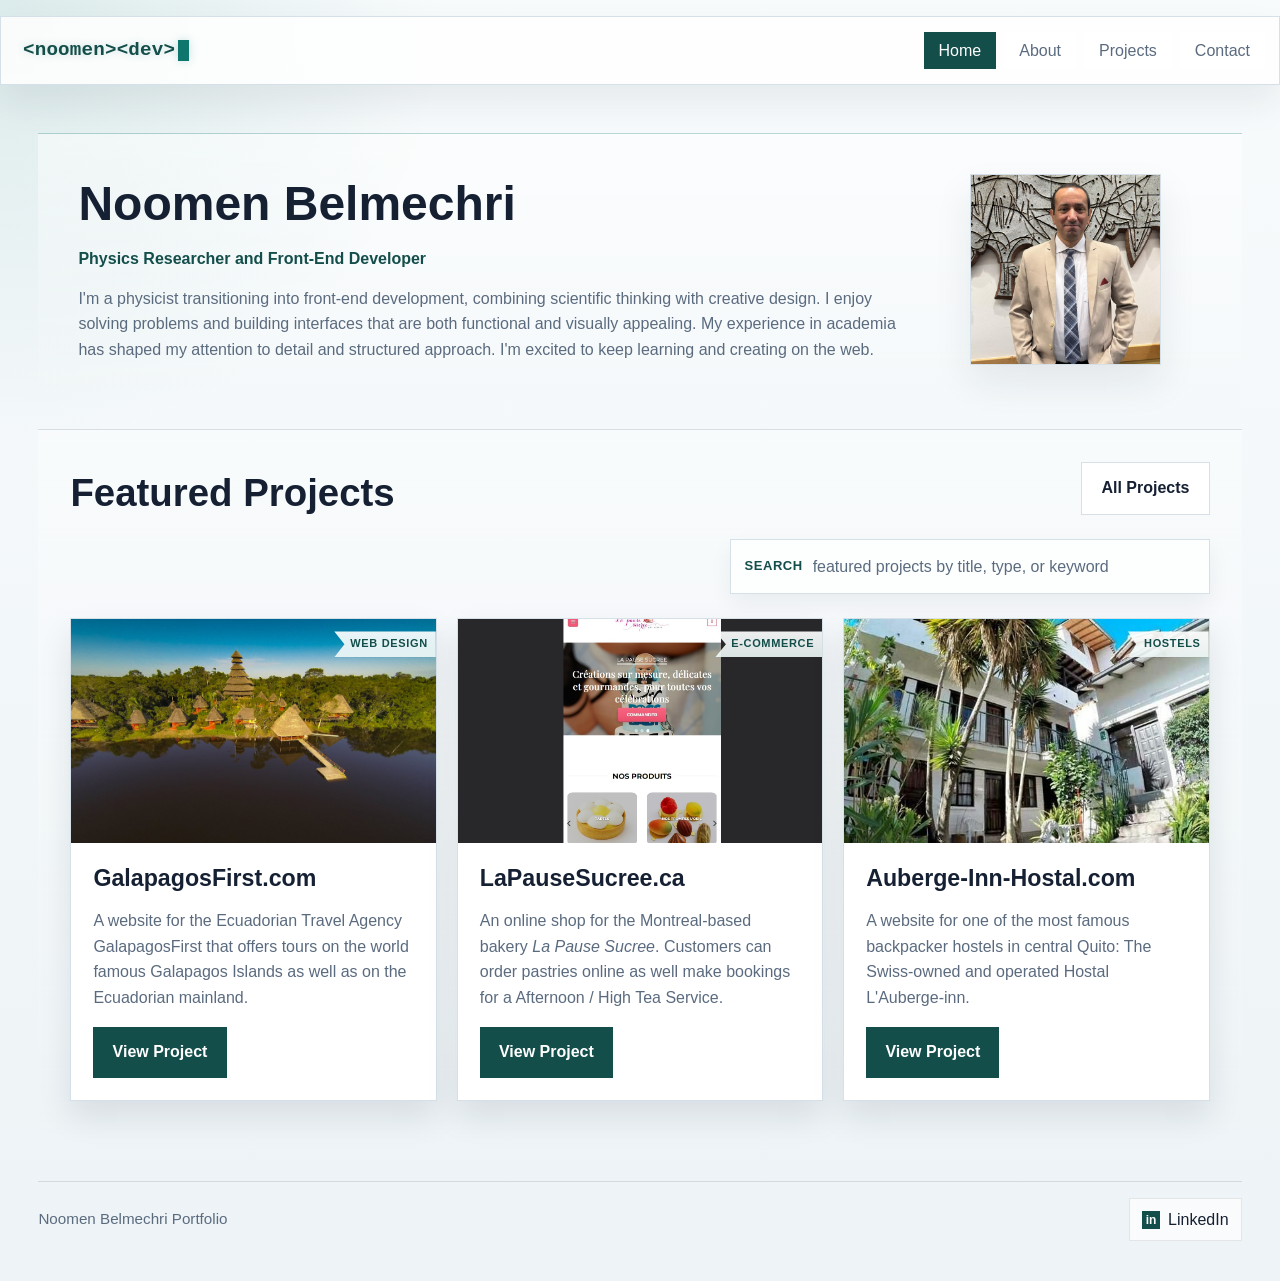
==== commit 468cbb98: "- Implemented the project filtering logic by:     - adding a form input box right below the project " ====
--- a/index.html
+++ b/index.html
@@ -31,7 +31,7 @@
                     <h1 id="hero-title">Noomen Belmechri</h1>
                     <p class="hero-role">Physics Researcher and Front-End Developer</p>
                     <p>
-                        I’m a physicist transitioning into front-end development, combining scientific thinking with creative design. I enjoy solving problems and building interfaces that are both functional and visually appealing. My experience in academia has shaped my attention to detail and structured approach. I’m excited to keep learning and creating on the web.
+                        I'm a physicist transitioning into front-end development, combining scientific thinking with creative design. I enjoy solving problems and building interfaces that are both functional and visually appealing. My experience in academia has shaped my attention to detail and structured approach. I'm excited to keep learning and creating on the web.
                     </p>
                 </div>
 
@@ -53,65 +53,23 @@
                 <a class="section-link" href="projects.html">All Projects</a>
             </div>
 
-            <div class="search-box"></div>
+            <form class="search-box" role="search">
+                <label class="search-label" for="project-search">Search box for featured projects</label>
+                <div class="search-input-wrap">
+                    <span class="search-icon" aria-hidden="true">Search</span>
+                    <input
+                        class="search-input"
+                        type="search"
+                        id="project-search"
+                        name="search-word"
+                        placeholder="featured projects by title, type, or keyword"
+                        autocomplete="off"
+                    />
+                </div>
+            </form>
 
             <div class="project-grid">
-                <!-- <article class="project-card">
-                    <div class="project-card-media">
-                        <img
-                            class="project-card-image"
-                            src="./images/galapagosfirst.jpg"
-                            alt="Napo wildlife centre exterior, Ecuador."
-                        />
-                        <p class="project-badge">Travel Agency</p>
-                    </div>
-
-                    <div class="project-card-content">
-                        <h3>GalapagosFirst.com</h3>
-                        <p>
-                            A website for the Ecuadorian Travel Agency GalapagosFirst that offers tours on the world famous Galapagos Islands as well as on the Ecuadorian mainland.
-                        </p>
-                        <a class="project-button" href="http://www.galapagosfirst.com" target="_blank">View Project</a>
-                    </div>
-                </article>
-
-                <article class="project-card">
-                    <div class="project-card-media">
-                        <img
-                            class="project-card-image"
-                            src="./images/lapausesucree.jpg"
-                            alt="Nav and Hero section of lapausesucree.ca"
-                        />
-                        <p class="project-badge">e-Commerce</p>
-                    </div>
-
-                    <div class="project-card-content">
-                        <h3>LaPauseSucree.ca</h3>
-                        <p>
-                            An online shop for the Montreal-based bakery <em>La Pause Sucrée</em>. Customers can order pastries online as well make bookings for a Afternoon / High Tea Service.
-                        </p>
-                        <a class="project-button" href="http://www.lapausesucree.ca" target="_blank">View Project</a>
-                    </div>
-                </article>
-
-                <article class="project-card">
-                    <div class="project-card-media">
-                        <img
-                            class="project-card-image"
-                            src="./images/aubergeinn.jpg"
-                            alt="Hostal L'Auberge-inn courtyard, Quito, Ecuador."
-                        />
-                        <p class="project-badge">Hostels</p>
-                    </div>
-
-                    <div class="project-card-content">
-                        <h3>Auberge-Inn-Hostal.com</h3>
-                        <p>
-                            A website for one of the most famous backpacker hostels in central Quito: The swiss-owned and operated Hostal L'Auberge-inn.
-                        </p>
-                        <a class="project-button" href="http://www.auberge-inn-hostal.com" target="_blank">View Project</a>
-                    </div>
-                </article> -->
+                <!-- Project cards will be dynamically added here -->
             </div>
         </section>
     </main>
@@ -127,6 +85,5 @@
     </footer>
 
     <script src="./script.js"></script>
-    
 </body>
 </html>
--- a/styles.css
+++ b/styles.css
@@ -147,6 +147,7 @@
 }
 
 .hero-section,
+.all-projects,
 .featured-projects,
 .project-showcase,
 .contact-section {
@@ -195,6 +196,7 @@
     box-shadow: var(--shadow-soft);
 }
 
+.all-projects,
 .featured-projects {
     padding: 1.5rem;
     border-top: 1px solid rgba(22, 32, 51, 0.12);
@@ -264,6 +266,59 @@
     display: grid;
     gap: 1rem;
     margin-bottom: 1.5rem;
+}
+
+.search-box {
+    display: grid;
+    gap: 0.5rem;
+    margin-bottom: 1.5rem;
+}
+
+.search-label {
+    font-size: 0.875rem;
+    font-weight: 700;
+    color: var(--text-main);
+}
+
+.search-input-wrap {
+    display: grid;
+    grid-template-columns: auto 1fr;
+    align-items: center;
+    width: min(100%, 30rem);
+    border: 1px solid var(--border-soft);
+    background-color: rgba(255, 255, 255, 0.82);
+    box-shadow: 0 0.625rem 1.375rem rgba(22, 32, 51, 0.06);
+}
+
+.search-icon {
+    padding: 0 0 0 0.875rem;
+    font-size: 0.8125rem;
+    font-weight: 700;
+    letter-spacing: 0.04em;
+    text-transform: uppercase;
+    color: var(--accent-dark);
+}
+
+.search-input {
+    width: 100%;
+    padding: 0.875rem 1rem 0.875rem 0.625rem;
+    border: 0;
+    font: inherit;
+    color: var(--text-main);
+    background-color: transparent;
+}
+
+.search-input::placeholder {
+    color: var(--text-soft);
+}
+
+.search-input:focus {
+    outline: none;
+}
+
+.search-input-wrap:focus-within {
+    border-color: var(--accent);
+    box-shadow: 0 0 0 0.25rem var(--focus-ring);
 }
 
 .section-heading h2,
@@ -426,6 +481,16 @@
     background-color: #fcfeff;
 }
 
+.search-label {
+    position: absolute;
+    width: 1px;
+    height: 1px;
+    margin: -1px;
+    padding: 0;
+    overflow: hidden;
+    border: 0;
+}
+
 @media (min-width: 700px) {
     .site-header {
         padding-top: 1rem;
@@ -469,6 +534,7 @@
         width: min(100%, 24rem);
     }
 
+    .all-projects,
     .featured-projects,
     .contact-form {
         padding: 2rem;
@@ -481,6 +547,14 @@
 
     .section-link {
         justify-self: end;
+    }
+
+    .search-box {
+        justify-items: end;
+    }
+
+    .search-label {
+        width: min(100%, 30rem);
     }
 
     .project-grid {
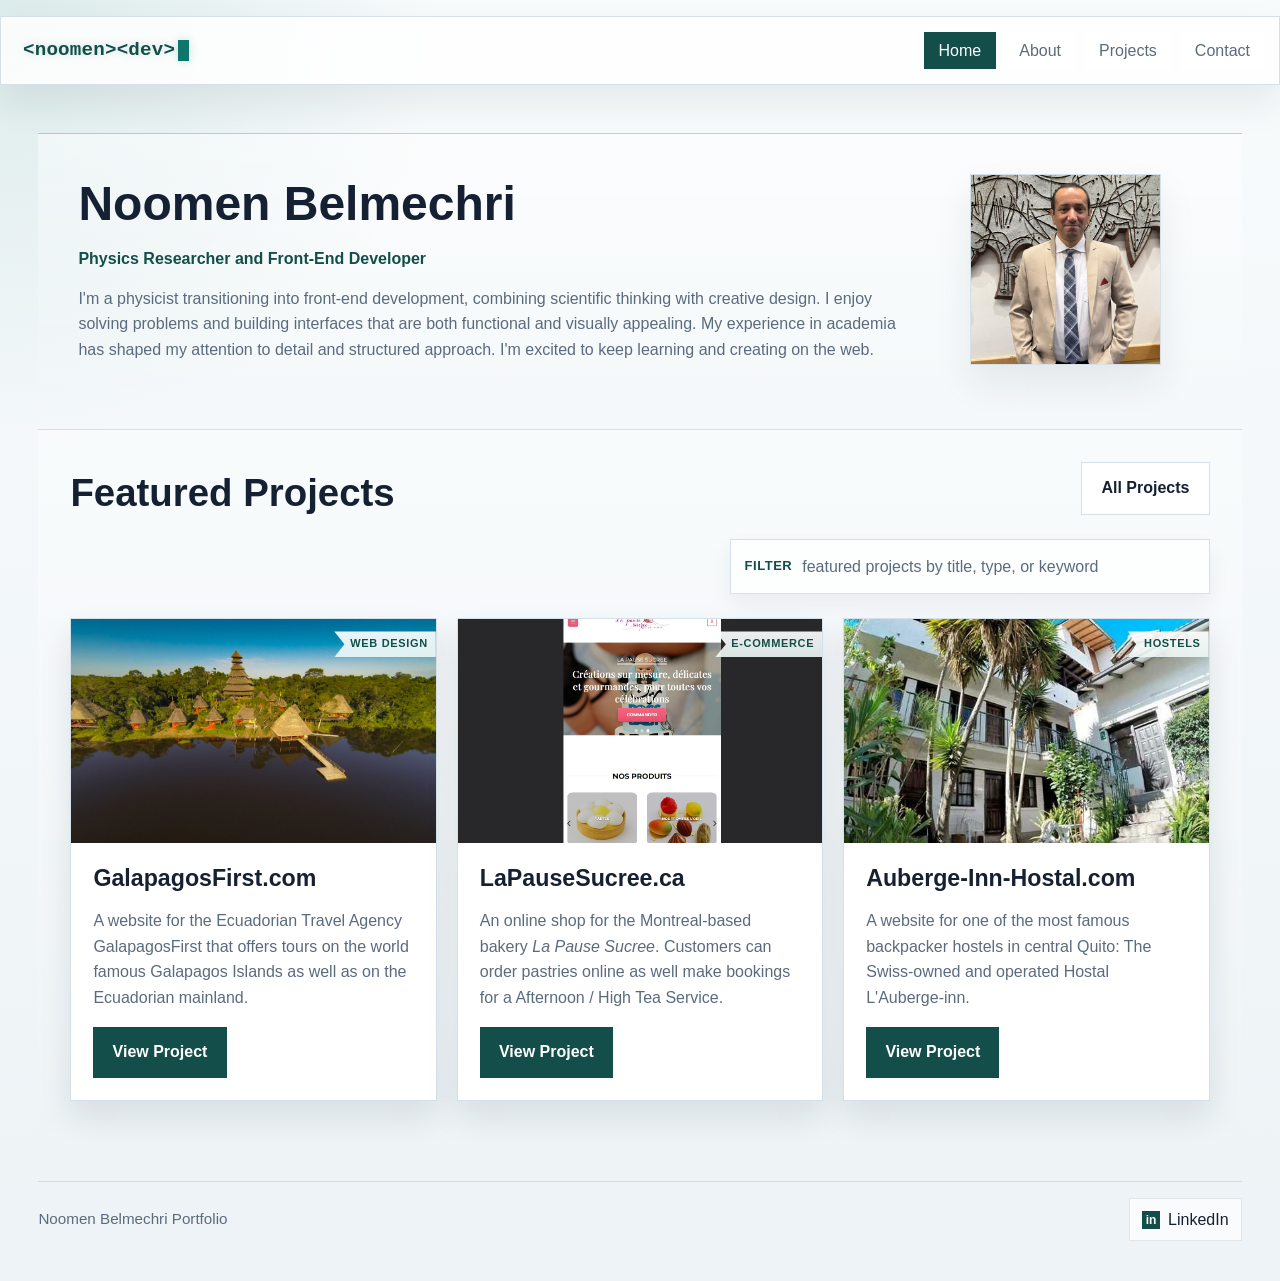
==== commit 35a01c63: "- Updated the README.md file - Fixed the project cards' width on mobile view size so now, when stack" ====
--- a/index.html
+++ b/index.html
@@ -54,9 +54,9 @@
             </div>
 
             <form class="search-box" role="search">
-                <label class="search-label" for="project-search">Search box for featured projects</label>
+                <label class="search-label" for="project-search">Filter box for featured projects</label>
                 <div class="search-input-wrap">
-                    <span class="search-icon" aria-hidden="true">Search</span>
+                    <span class="search-icon" aria-hidden="true">Filter</span>
                     <input
                         class="search-input"
                         type="search"
--- a/styles.css
+++ b/styles.css
@@ -363,6 +363,8 @@
 .project-card {
     display: grid;
     grid-template-rows: auto 1fr;
+    width: min(100%, 24rem);
+    justify-self: center;
     overflow: hidden;
     border: 1px solid var(--border-soft);
     background-color: var(--surface-strong);
@@ -560,6 +562,10 @@
     .project-grid {
         grid-template-columns: repeat(2, minmax(0, 1fr));
     }
+
+    .project-card {
+        width: 100%;
+    }
 }
 
 @keyframes logo-cursor-blink {
